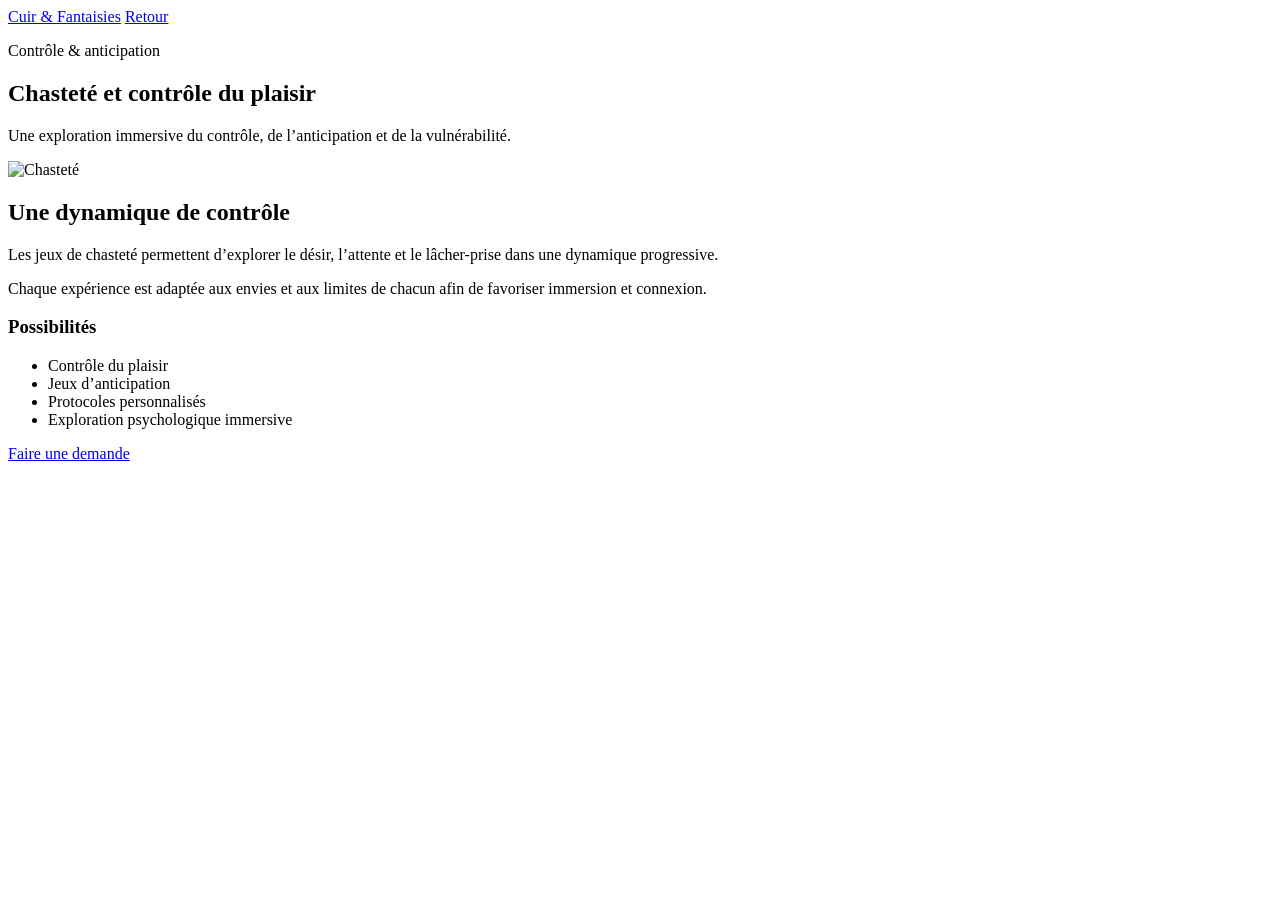
==== chastete.html @ e35755a7 "Rename chasteté.html to chastete.html" ====
<!-- CHASTETÉ -->
<!DOCTYPE html>
<html lang="fr">
<head>
  <meta charset="UTF-8"/>
  <meta name="viewport" content="width=device-width, initial-scale=1.0"/>
  <title>Chasteté | Cuir & Fantaisies</title>
  <link rel="stylesheet" href="style.css"/>
</head>

<body>

<header class="topbar">
  <a href="index.html" class="brand">Cuir & Fantaisies</a>
  <a href="index.html#services" class="nav-link">Retour</a>
</header>

<main class="service-page">

<section class="service-hero">
  <p class="eyebrow">Contrôle & anticipation</p>
  <h1>Chasteté et contrôle du plaisir</h1>

  <p class="intro">
    Une exploration immersive du contrôle, de l’anticipation et de la vulnérabilité.
  </p>
</section>

<section class="service-content">

  <div class="service-image">
    <img src="images/chastete.jpg" alt="Chasteté">
  </div>

  <div class="service-text">

    <h2>Une dynamique de contrôle</h2>

    <p>
      Les jeux de chasteté permettent d’explorer le désir, l’attente et le lâcher-prise dans une dynamique progressive.
    </p>

    <p>
      Chaque expérience est adaptée aux envies et aux limites de chacun afin de favoriser immersion et connexion.
    </p>

    <h3>Possibilités</h3>

    <ul>
      <li>Contrôle du plaisir</li>
      <li>Jeux d’anticipation</li>
      <li>Protocoles personnalisés</li>
      <li>Exploration psychologique immersive</li>
    </ul>

    <a href="reservation.html" class="btn">Faire une demande</a>

  </div>

</section>

</main>

</body>
</html>
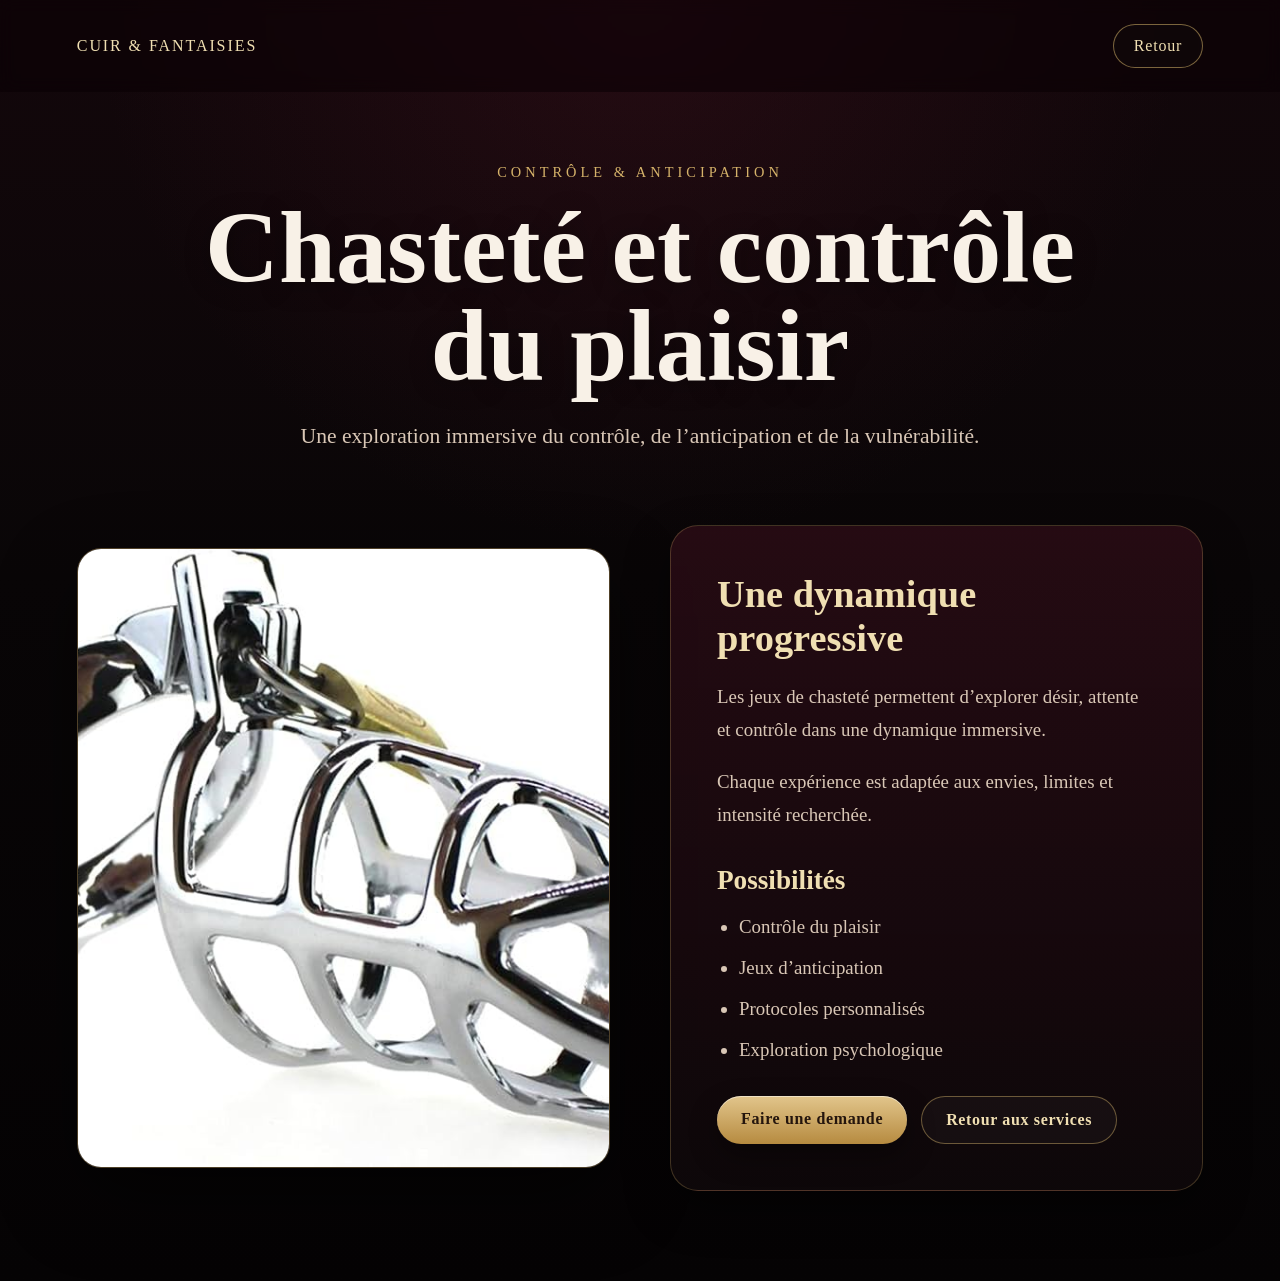
==== commit 32f367af: "Update chastete.html" ====
--- a/chastete.html
+++ b/chastete.html
@@ -1,63 +1,81 @@
-<!-- CHASTETÉ -->
 <!DOCTYPE html>
 <html lang="fr">
+
 <head>
   <meta charset="UTF-8"/>
   <meta name="viewport" content="width=device-width, initial-scale=1.0"/>
-  <title>Chasteté | Cuir & Fantaisies</title>
-  <link rel="stylesheet" href="style.css"/>
+
+  <title>Chasteté — Cuir & Fantaisies</title>
+
+  <link rel="stylesheet" href="styles.css"/>
 </head>
 
 <body>
 
 <header class="topbar">
-  <a href="index.html" class="brand">Cuir & Fantaisies</a>
-  <a href="index.html#services" class="nav-link">Retour</a>
+  <div class="brand">Cuir & Fantaisies</div>
+
+  <a href="index.html" class="nav-btn">
+    Retour
+  </a>
 </header>
 
 <main class="service-page">
 
-<section class="service-hero">
-  <p class="eyebrow">Contrôle & anticipation</p>
-  <h1>Chasteté et contrôle du plaisir</h1>
+  <section class="service-hero">
 
-  <p class="intro">
-    Une exploration immersive du contrôle, de l’anticipation et de la vulnérabilité.
-  </p>
-</section>
+    <p class="eyebrow">Contrôle & anticipation</p>
 
-<section class="service-content">
+    <h1>Chasteté et contrôle du plaisir</h1>
 
-  <div class="service-image">
-    <img src="images/chastete.jpg" alt="Chasteté">
-  </div>
-
-  <div class="service-text">
-
-    <h2>Une dynamique de contrôle</h2>
-
-    <p>
-      Les jeux de chasteté permettent d’explorer le désir, l’attente et le lâcher-prise dans une dynamique progressive.
+    <p class="intro">
+      Une exploration immersive du contrôle, de l’anticipation et de la vulnérabilité.
     </p>
 
-    <p>
-      Chaque expérience est adaptée aux envies et aux limites de chacun afin de favoriser immersion et connexion.
-    </p>
+  </section>
 
-    <h3>Possibilités</h3>
+  <section class="service-detail-content">
 
-    <ul>
-      <li>Contrôle du plaisir</li>
-      <li>Jeux d’anticipation</li>
-      <li>Protocoles personnalisés</li>
-      <li>Exploration psychologique immersive</li>
-    </ul>
+    <div class="service-detail-image">
+      <img src="images/IMG_0968.jpeg" alt="Chasteté">
+    </div>
 
-    <a href="reservation.html" class="btn">Faire une demande</a>
+    <div class="service-detail-text">
 
-  </div>
+      <h2>Une dynamique progressive</h2>
 
-</section>
+      <p>
+        Les jeux de chasteté permettent d’explorer désir, attente et contrôle dans une dynamique immersive.
+      </p>
+
+      <p>
+        Chaque expérience est adaptée aux envies, limites et intensité recherchée.
+      </p>
+
+      <h3>Possibilités</h3>
+
+      <ul>
+        <li>Contrôle du plaisir</li>
+        <li>Jeux d’anticipation</li>
+        <li>Protocoles personnalisés</li>
+        <li>Exploration psychologique</li>
+      </ul>
+
+      <div class="service-actions">
+
+        <a href="reservation.html" class="service-btn">
+          Faire une demande
+        </a>
+
+        <a href="index.html" class="service-btn-secondary">
+          Retour aux services
+        </a>
+
+      </div>
+
+    </div>
+
+  </section>
 
 </main>
 
--- a/styles.css
+++ b/styles.css
@@ -0,0 +1,624 @@
+:root {
+  --bg-main: #070506;
+  --bg-deep: #12070b;
+  --bg-card: rgba(24, 10, 14, 0.88);
+  --bordeaux: #4a0f1f;
+  --bordeaux-soft: #6b1d30;
+  --gold: #d6b36a;
+  --gold-soft: #f0dfb2;
+  --text-main: #f2e8dc;
+  --text-soft: #d9c7b6;
+  --border: rgba(214, 179, 106, 0.26);
+  --shadow: 0 18px 45px rgba(0, 0, 0, 0.45);
+  --radius: 18px;
+  --max-width: 1220px;
+}
+
+* {
+  box-sizing: border-box;
+}
+
+html {
+  scroll-behavior: smooth;
+}
+
+body {
+  margin: 0;
+  background:
+    radial-gradient(circle at top, rgba(107, 29, 48, 0.18), transparent 38%),
+    linear-gradient(180deg, #13070b 0%, #090607 40%, #060405 100%);
+  color: var(--text-main);
+  font-family: 'Cormorant Garamond', serif;
+}
+
+img {
+  display: block;
+  width: 100%;
+}
+
+a {
+  text-decoration: none;
+  color: inherit;
+}
+
+.section-inner {
+  width: min(100% - 40px, var(--max-width));
+  margin: 0 auto;
+}
+
+/* HERO */
+
+.hero {
+  position: relative;
+  min-height: 100vh;
+  padding: 110px 0 90px;
+  display: flex;
+  flex-direction: column;
+  justify-content: center;
+  overflow: hidden;
+  background:
+    linear-gradient(180deg, rgba(8, 4, 5, 0.35), rgba(8, 4, 5, 0.82)),
+    radial-gradient(circle at center, rgba(107, 29, 48, 0.20), transparent 45%),
+    linear-gradient(135deg, #12070a 0%, #220a12 35%, #080506 100%);
+}
+
+.hero::before {
+  content: "";
+  position: absolute;
+  inset: 0;
+  background: url("images/IMG_6038.jpeg") center center no-repeat;
+  background-size: 560px;
+  opacity: 0.25;
+  filter:
+    drop-shadow(0 0 18px rgba(180, 130, 40, 0.18))
+    blur(0.3px);
+  pointer-events: none;
+  z-index: 0;
+}
+
+.hero-overlay {
+  position: absolute;
+  inset: 0;
+  background:
+    linear-gradient(to bottom, rgba(0, 0, 0, 0.18), rgba(0, 0, 0, 0.45)),
+    repeating-linear-gradient(
+      90deg,
+      transparent 0,
+      transparent 110px,
+      rgba(214, 179, 106, 0.02) 111px,
+      transparent 112px
+    );
+  pointer-events: none;
+  z-index: 1;
+}
+
+.hero-monogram {
+  position: absolute;
+  inset: 50% auto auto 50%;
+  transform: translate(-50%, -48%);
+  font-family: 'Playfair Display', serif;
+  font-size: clamp(8rem, 18vw, 18rem);
+  font-weight: 700;
+  letter-spacing: 0.08em;
+  color: rgba(214, 179, 106, 0.07);
+  text-shadow: 0 0 35px rgba(214, 179, 106, 0.04);
+  pointer-events: none;
+  user-select: none;
+  z-index: 1;
+}
+
+/* TOPBAR */
+
+.topbar {
+  position: fixed;
+  top: 0;
+  left: 0;
+  width: 100%;
+  z-index: 20;
+  display: flex;
+  justify-content: space-between;
+  align-items: center;
+  padding: 24px 6%;
+  background: rgba(10, 0, 4, 0.55);
+  backdrop-filter: blur(8px);
+}
+
+.brand {
+  color: var(--gold-soft);
+  font-family: 'Playfair Display', serif;
+  font-size: 1rem;
+  letter-spacing: 0.12em;
+  text-transform: uppercase;
+}
+
+.nav-btn {
+  border: 1px solid rgba(214, 179, 106, 0.55);
+  color: var(--gold-soft);
+  padding: 12px 20px;
+  border-radius: 999px;
+  font-size: 1rem;
+  letter-spacing: 0.05em;
+  background: rgba(255, 255, 255, 0.02);
+  backdrop-filter: blur(3px);
+  transition: transform 0.25s ease, box-shadow 0.25s ease, background 0.25s ease;
+}
+
+.nav-btn:hover {
+  transform: translateY(-2px);
+  box-shadow: 0 10px 25px rgba(0, 0, 0, 0.28);
+  background: rgba(214, 179, 106, 0.08);
+}
+
+/* HERO CONTENT */
+
+.hero-content {
+  position: relative;
+  z-index: 3;
+  width: min(100% - 40px, 920px);
+  margin: 0 auto;
+  text-align: center;
+}
+
+.subtitle,
+.section-kicker {
+  font-size: 1.05rem;
+  letter-spacing: 0.18em;
+  text-transform: uppercase;
+  color: var(--gold);
+  margin: 0 0 16px;
+}
+
+.hero h1 {
+  font-family: 'Playfair Display', serif;
+  font-size: clamp(3rem, 7vw, 5.8rem);
+  line-height: 0.95;
+  margin: 0 0 24px;
+  color: #f8f1e7;
+  text-shadow: 0 4px 24px rgba(0, 0, 0, 0.32);
+}
+
+.hero-text {
+  max-width: 760px;
+  margin: 0 auto 30px;
+  font-size: 1.45rem;
+  line-height: 1.55;
+  color: var(--text-soft);
+}
+
+.hero-btn,
+.reservation-btn {
+  display: inline-block;
+  padding: 15px 28px;
+  border-radius: 999px;
+  background:
+    linear-gradient(180deg, rgba(230, 201, 142, 0.98), rgba(189, 144, 66, 0.96));
+  color: #24150d;
+  font-weight: 700;
+  letter-spacing: 0.04em;
+  font-size: 1rem;
+  box-shadow:
+    0 12px 28px rgba(0, 0, 0, 0.35),
+    inset 0 1px 0 rgba(255, 255, 255, 0.5);
+  transition: transform 0.25s ease, box-shadow 0.25s ease;
+}
+
+.hero-btn:hover,
+.reservation-btn:hover {
+  transform: translateY(-3px);
+  box-shadow:
+    0 18px 30px rgba(0, 0, 0, 0.42),
+    inset 0 1px 0 rgba(255, 255, 255, 0.55);
+}
+
+/* SECTIONS */
+
+.intro-section,
+.more-section,
+.reservation-section {
+  padding: 95px 0;
+}
+
+.services-section {
+  padding: 40px 0 100px;
+}
+
+.intro-section,
+.services-section {
+  text-align: center;
+}
+
+.intro-section h2,
+.services-section h2,
+.more-section h2,
+.reservation-section h2 {
+  font-family: 'Playfair Display', serif;
+  font-size: clamp(2.1rem, 4vw, 3.4rem);
+  margin: 0 0 18px;
+  color: #f5ece1;
+}
+
+.intro-text,
+.more-box p,
+.reservation-box p {
+  max-width: 850px;
+  margin: 0 auto;
+  font-size: 1.35rem;
+  line-height: 1.7;
+  color: var(--text-soft);
+}
+
+/* SERVICES GRID */
+
+.services-grid {
+  margin-top: 42px;
+  display: grid;
+  grid-template-columns: repeat(3, minmax(0, 1fr));
+  gap: 28px;
+}
+
+.service-card {
+  position: relative;
+  display: block;
+  background:
+    linear-gradient(180deg, rgba(43, 15, 22, 0.90), rgba(16, 8, 11, 0.96));
+  border: 1px solid var(--border);
+  border-radius: var(--radius);
+  overflow: hidden;
+  box-shadow: var(--shadow);
+  color: inherit;
+  transition:
+    transform 0.35s ease,
+    box-shadow 0.35s ease,
+    border-color 0.35s ease;
+}
+
+.service-card::before {
+  content: "";
+  position: absolute;
+  inset: 0;
+  background:
+    linear-gradient(
+      135deg,
+      rgba(255, 255, 255, 0.05) 0%,
+      transparent 28%,
+      transparent 72%,
+      rgba(214, 179, 106, 0.07) 100%
+    );
+  pointer-events: none;
+  z-index: 1;
+}
+
+.service-card:hover {
+  transform: translateY(-8px);
+  border-color: rgba(214, 179, 106, 0.52);
+  box-shadow: 0 24px 44px rgba(0, 0, 0, 0.48);
+}
+
+.service-image-frame {
+  position: relative;
+  padding: 14px 14px 0;
+}
+
+.service-image-frame::after {
+  content: "";
+  position: absolute;
+  inset: 14px 14px 0 14px;
+  border: 1px solid rgba(214, 179, 106, 0.28);
+  border-radius: 14px;
+  pointer-events: none;
+  box-shadow: inset 0 0 24px rgba(214, 179, 106, 0.06);
+}
+
+.service-image-frame img {
+  height: 290px;
+  object-fit: cover;
+  border-radius: 14px;
+  filter: saturate(0.96) contrast(1.03);
+  transition: transform 0.45s ease, filter 0.45s ease;
+}
+
+.service-card:hover .service-image-frame img {
+  transform: scale(1.04);
+  filter: saturate(1.02) contrast(1.06);
+}
+
+.service-card-content {
+  padding: 22px 22px 26px;
+  text-align: center;
+}
+
+.service-card-content h3 {
+  margin: 0 0 12px;
+  font-family: 'Playfair Display', serif;
+  font-size: 2rem;
+  color: var(--gold-soft);
+}
+
+.service-card-content p {
+  margin: 0;
+  font-size: 1.22rem;
+  line-height: 1.6;
+  color: var(--text-soft);
+}
+
+/* BOXES */
+
+.more-box,
+.reservation-box {
+  text-align: center;
+  background:
+    linear-gradient(180deg, rgba(58, 15, 28, 0.65), rgba(14, 8, 10, 0.92));
+  border: 1px solid rgba(214, 179, 106, 0.24);
+  border-radius: 24px;
+  padding: 48px 28px;
+  box-shadow: var(--shadow);
+}
+
+.reservation-btn {
+  margin-top: 28px;
+}
+
+/* FOOTER */
+
+.site-footer {
+  padding: 36px 20px 48px;
+  text-align: center;
+  color: rgba(242, 232, 220, 0.70);
+  font-size: 1rem;
+  letter-spacing: 0.08em;
+  text-transform: uppercase;
+}
+
+/* RESPONSIVE */
+
+@media (max-width: 1100px) {
+  .services-grid {
+    grid-template-columns: repeat(2, minmax(0, 1fr));
+  }
+}
+
+@media (max-width: 768px) {
+  .hero {
+    min-height: auto;
+    padding: 130px 0 70px;
+  }
+
+  .topbar {
+    flex-direction: column;
+    gap: 14px;
+    padding: 18px 6%;
+  }
+
+  .hero-text {
+    font-size: 1.2rem;
+  }
+
+  .intro-text,
+  .more-box p,
+  .reservation-box p {
+    font-size: 1.18rem;
+  }
+
+  .services-grid {
+    grid-template-columns: 1fr;
+  }
+
+  .service-image-frame img {
+    height: 250px;
+  }
+
+  .service-card-content h3 {
+    font-size: 1.8rem;
+  }
+
+  .service-card-content p {
+    font-size: 1.12rem;
+  }
+}
+
+@media (max-width: 480px) {
+  .section-inner {
+    width: min(100% - 24px, var(--max-width));
+  }
+
+  .hero-monogram {
+    font-size: 7rem;
+  }
+
+  .hero-btn,
+  .reservation-btn,
+  .nav-btn {
+    width: 100%;
+    text-align: center;
+  }
+
+  .more-box,
+  .reservation-box {
+    padding: 38px 20px;
+  }
+}
+/* PAGES INDIVIDUELLES DE SERVICES */
+
+.service-page {
+  min-height: 100vh;
+  background:
+    radial-gradient(circle at top, rgba(107, 29, 48, 0.22), transparent 38%),
+    linear-gradient(180deg, #13070b 0%, #090607 45%, #050304 100%);
+  color: var(--text-main);
+  padding: 150px 6% 90px;
+}
+
+.service-hero {
+  text-align: center;
+  max-width: 920px;
+  margin: 0 auto 70px;
+}
+
+.service-hero .eyebrow {
+  color: var(--gold);
+  text-transform: uppercase;
+  letter-spacing: 0.28em;
+  font-size: 0.9rem;
+  margin-bottom: 18px;
+}
+
+.service-hero h1 {
+  font-family: 'Playfair Display', serif;
+  font-size: clamp(3rem, 8vw, 6.4rem);
+  line-height: 0.95;
+  margin: 0 0 24px;
+  color: #f8f1e7;
+  text-shadow: 0 4px 24px rgba(0, 0, 0, 0.35);
+}
+
+.service-hero .intro {
+  max-width: 760px;
+  margin: 0 auto;
+  font-size: 1.35rem;
+  line-height: 1.7;
+  color: var(--text-soft);
+}
+
+.service-detail-content {
+  display: grid;
+  grid-template-columns: 1fr 1fr;
+  gap: 60px;
+  align-items: center;
+  max-width: 1200px;
+  margin: 0 auto;
+}
+
+.service-detail-image img {
+  width: 100%;
+  height: 620px;
+  object-fit: cover;
+  border-radius: 24px;
+  border: 1px solid rgba(214, 179, 106, 0.35);
+  box-shadow: 0 30px 80px rgba(0, 0, 0, 0.48);
+}
+
+.service-detail-text {
+  background:
+    linear-gradient(180deg, rgba(58, 15, 28, 0.58), rgba(14, 8, 10, 0.94));
+  border: 1px solid rgba(214, 179, 106, 0.25);
+  border-radius: 28px;
+  padding: 46px;
+  box-shadow: var(--shadow);
+}
+
+.service-detail-text h2,
+.service-detail-text h3 {
+  font-family: 'Playfair Display', serif;
+  color: var(--gold-soft);
+}
+
+.service-detail-text h2 {
+  font-size: 2.4rem;
+  margin: 0 0 20px;
+}
+
+.service-detail-text h3 {
+  font-size: 1.7rem;
+  margin: 34px 0 14px;
+}
+
+.service-detail-text p,
+.service-detail-text li {
+  font-size: 1.18rem;
+  line-height: 1.75;
+  color: var(--text-soft);
+}
+
+.service-detail-text ul {
+  margin: 0;
+  padding-left: 22px;
+}
+
+.service-detail-text li {
+  margin-bottom: 8px;
+}
+
+.service-actions {
+  display: flex;
+  gap: 14px;
+  flex-wrap: wrap;
+  margin-top: 30px;
+}
+
+.service-btn,
+.service-btn-secondary {
+  display: inline-block;
+  padding: 14px 24px;
+  border-radius: 999px;
+  font-weight: 700;
+  letter-spacing: 0.04em;
+  font-size: 1rem;
+  transition: transform 0.25s ease, box-shadow 0.25s ease, background 0.25s ease;
+}
+
+.service-btn {
+  background:
+    linear-gradient(180deg, rgba(230, 201, 142, 0.98), rgba(189, 144, 66, 0.96));
+  color: #24150d;
+  box-shadow:
+    0 12px 28px rgba(0, 0, 0, 0.35),
+    inset 0 1px 0 rgba(255, 255, 255, 0.5);
+}
+
+.service-btn-secondary {
+  border: 1px solid rgba(214, 179, 106, 0.45);
+  color: var(--gold-soft);
+  background: rgba(255, 255, 255, 0.03);
+}
+
+.service-btn:hover,
+.service-btn-secondary:hover {
+  transform: translateY(-3px);
+}
+
+.service-btn-secondary:hover {
+  background: rgba(214, 179, 106, 0.08);
+}
+
+@media (max-width: 900px) {
+  .service-detail-content {
+    grid-template-columns: 1fr;
+    gap: 36px;
+  }
+
+  .service-detail-image img {
+    height: 430px;
+  }
+
+  .service-detail-text {
+    padding: 34px;
+  }
+}
+
+@media (max-width: 520px) {
+  .service-page {
+    padding: 135px 20px 70px;
+  }
+
+  .service-hero .intro {
+    font-size: 1.15rem;
+  }
+
+  .service-detail-image img {
+    height: 320px;
+  }
+
+  .service-detail-text {
+    padding: 28px 22px;
+  }
+
+  .service-actions {
+    flex-direction: column;
+  }
+
+  .service-btn,
+  .service-btn-secondary {
+    width: 100%;
+    text-align: center;
+  }
+}
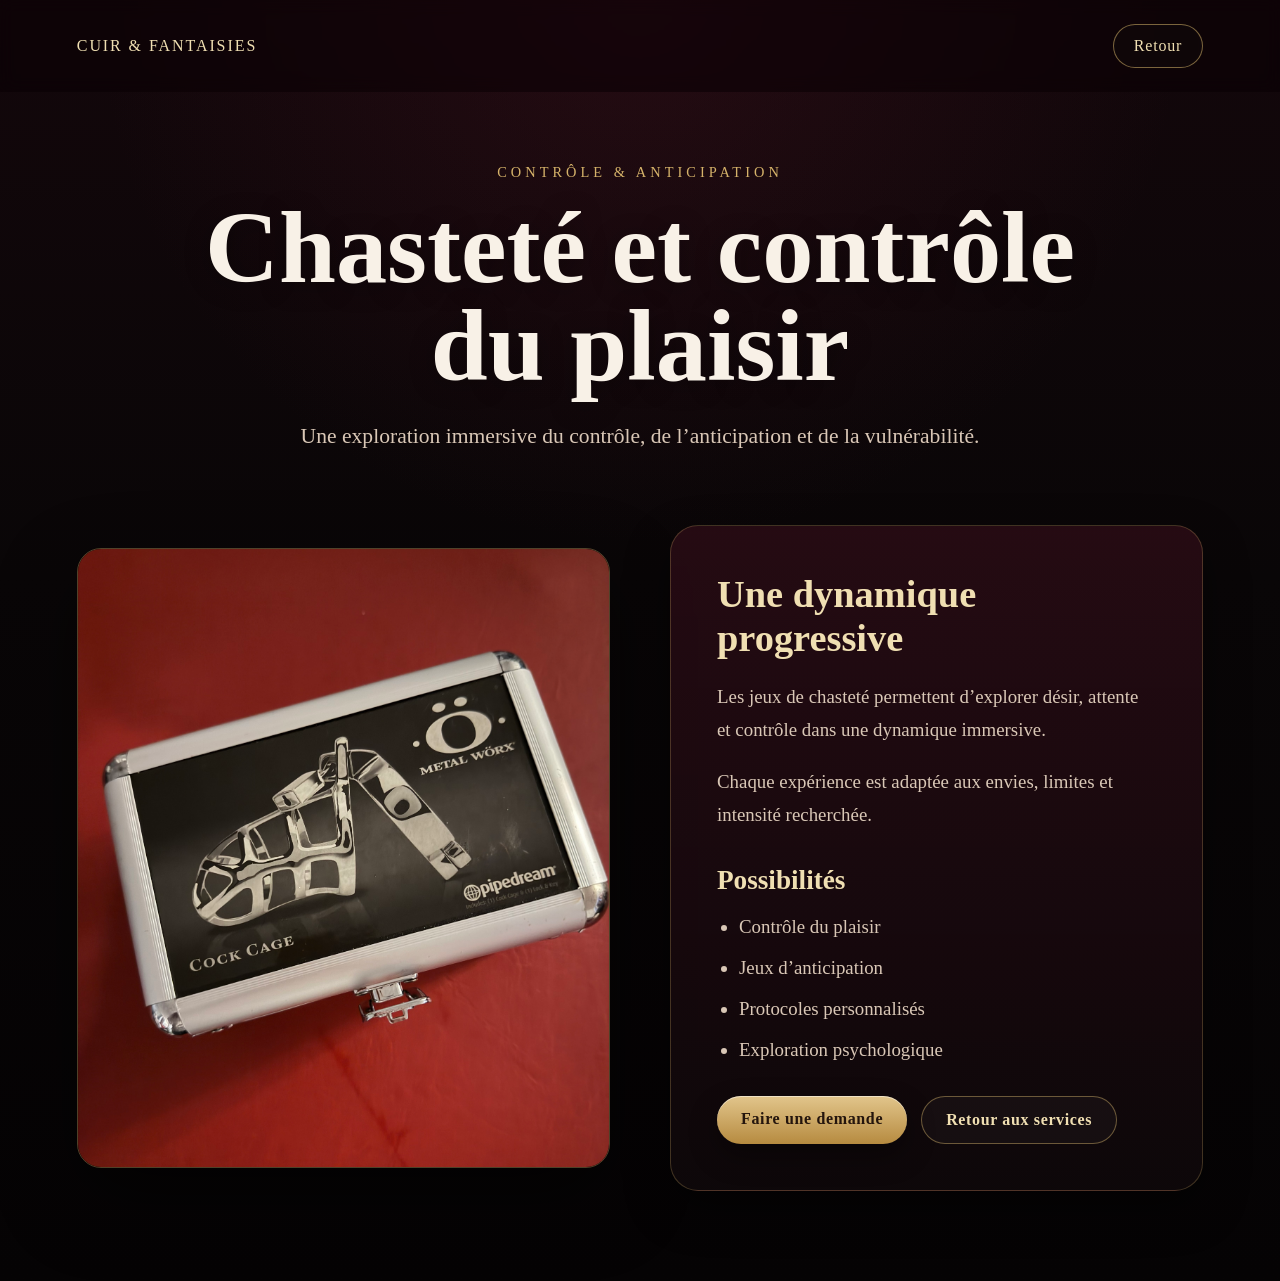
==== commit 3c027699: "Update chastete.html" ====
--- a/chastete.html
+++ b/chastete.html
@@ -37,7 +37,7 @@
   <section class="service-detail-content">
 
     <div class="service-detail-image">
-      <img src="images/IMG_0968.jpeg" alt="Chasteté">
+      <img src="images/IMG_0975.jpeg" alt="Chasteté">
     </div>
 
     <div class="service-detail-text">
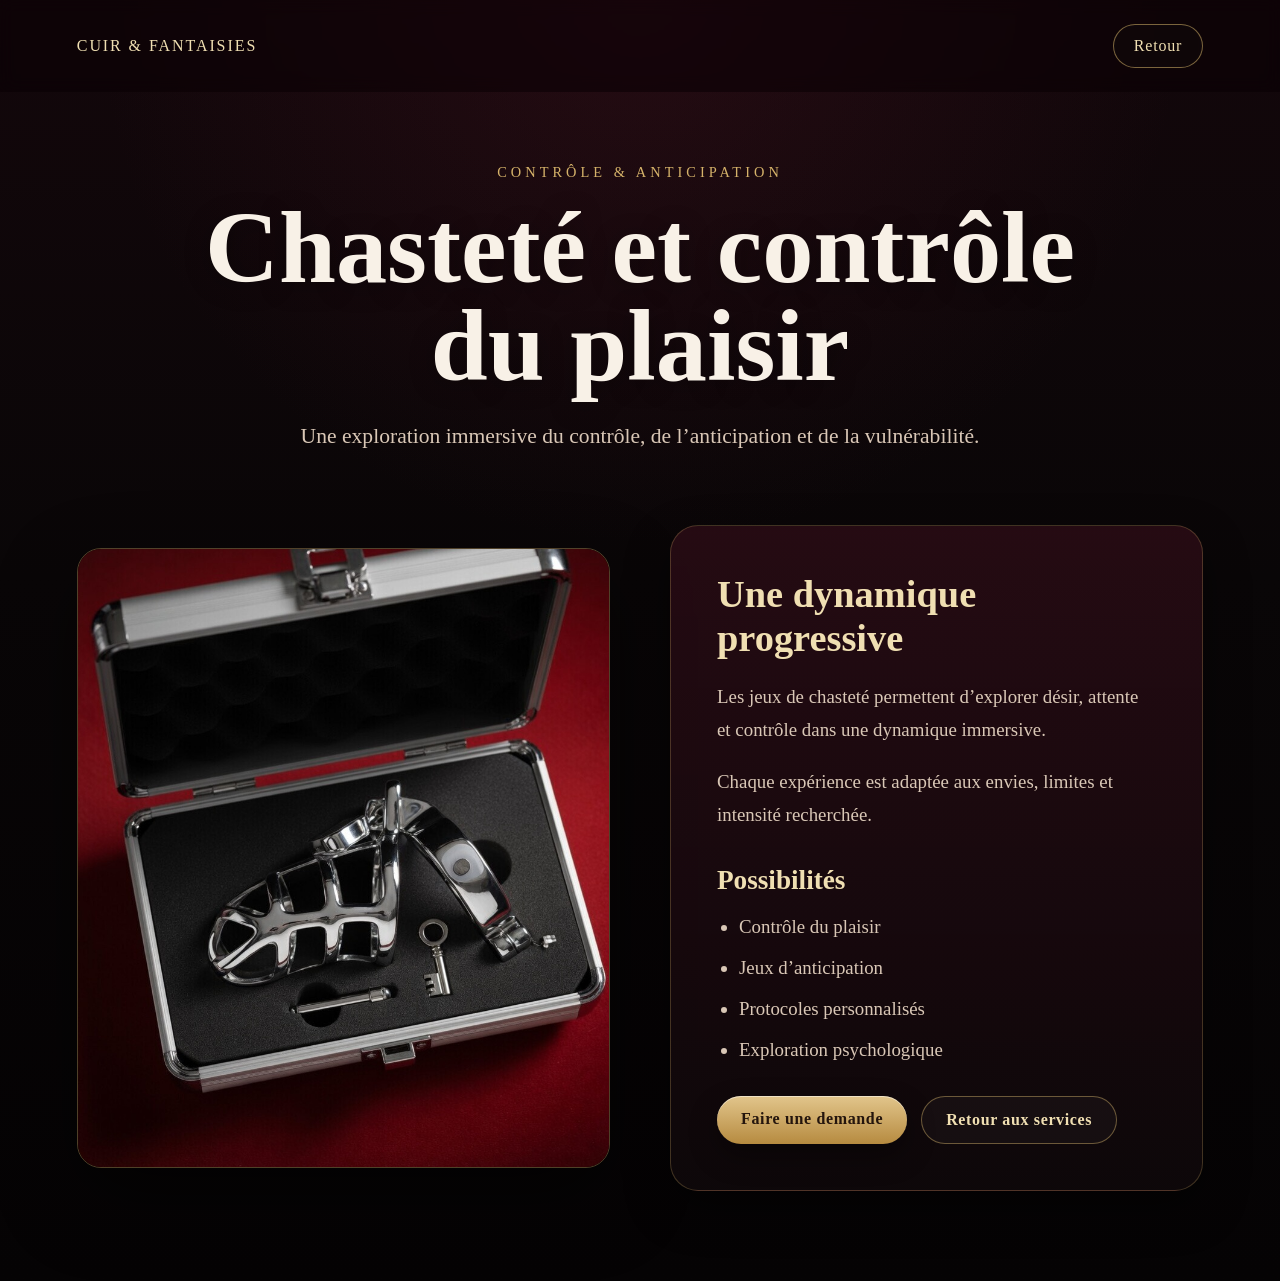
==== commit e2ec8373: "Update chastete.html" ====
--- a/chastete.html
+++ b/chastete.html
@@ -37,7 +37,7 @@
   <section class="service-detail-content">
 
     <div class="service-detail-image">
-      <img src="images/IMG_0975.jpeg" alt="Chasteté">
+      <img src="images/chastete.jpeg" alt="Chasteté">
     </div>
 
     <div class="service-detail-text">
@@ -63,7 +63,7 @@
 
       <div class="service-actions">
 
-        <a href="reservation.html" class="service-btn">
+        <a href="https://dameemanuelle-code.github.io/Cuir-et-Fantaisies/reservation.html" class="service-btn">
           Faire une demande
         </a>
 
